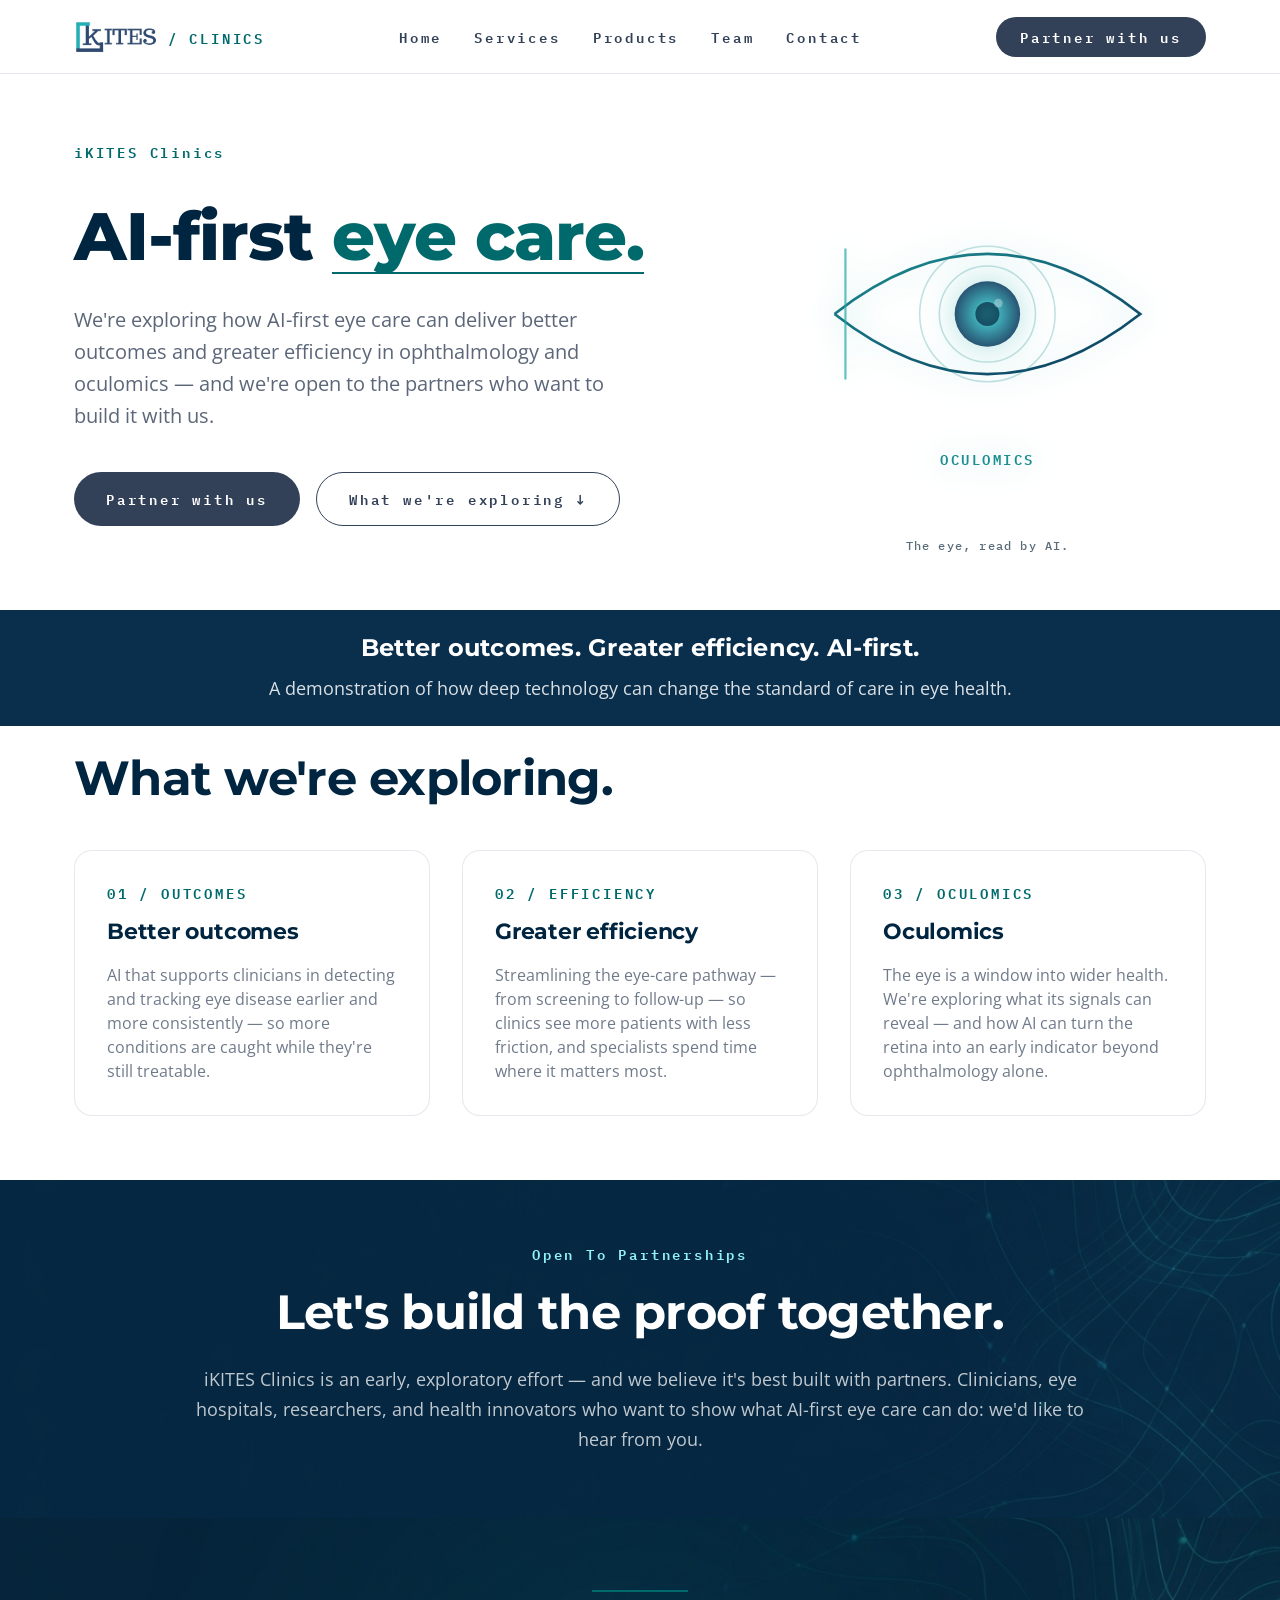
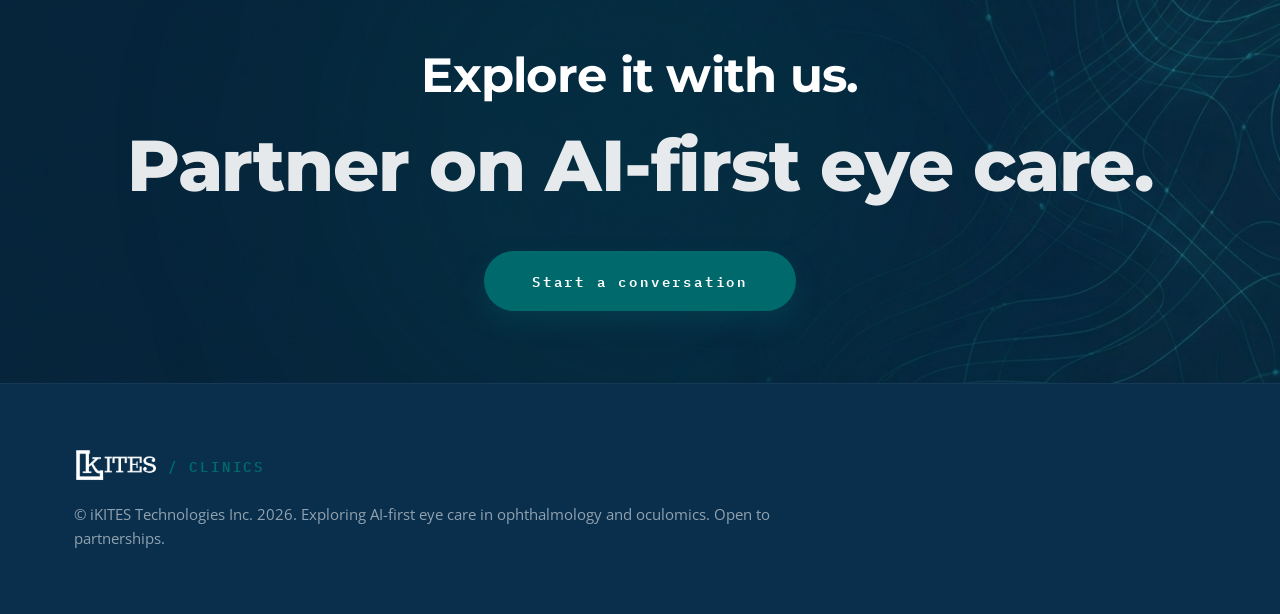
==== clinics.html @ 74d1ae0d "Sync from feat/corporate-homepage: corporate pages, team page, broadened messaging - New pages: conn" ====
<!DOCTYPE html>
<html lang="en">
<head>
  <meta charset="utf-8" />
  <meta name="viewport" content="width=device-width, initial-scale=1.0" />
  <title>iKITES Clinics | AI-First Eye Care</title>
  <meta name="description" content="iKITES Clinics is exploring AI-first eye care — showing how technology delivers better outcomes and efficiency in ophthalmology and oculomics. Open to partnerships." />
  <meta name="version" content="1.0.0" />
  <link rel="icon" type="image/png" href="assets/img/favicon.png" />
  <link rel="preconnect" href="https://fonts.googleapis.com" />
  <link rel="preconnect" href="https://fonts.gstatic.com" crossorigin />
  <link href="https://fonts.googleapis.com/css2?family=Montserrat:wght@400;500;600;700;800&family=Open+Sans:wght@400;600&family=IBM+Plex+Mono:wght@400;500;600&family=Material+Symbols+Outlined:opsz,wght,FILL,GRAD@24,400,0,0&display=swap" rel="stylesheet" />
  <link rel="stylesheet" href="assets/css/styles.css" />
</head>
<body>
  <header class="site-header">
    <div class="container">
      <a class="brand" href="index.html" aria-label="iKITES home">
        <img class="brand__logo" src="assets/img/ikites-logo.png" alt="iKITES" width="471" height="191" />
        <span class="brand__suffix">/ CLINICS</span>
      </a>
      <nav class="nav" aria-label="Primary">
        <a class="nav__link" href="index.html">Home</a>
        <a class="nav__link" href="services.html">Services</a>
        <a class="nav__link" href="products.html">Products</a>
        <a class="nav__link" href="team.html">Team</a>
        <a class="nav__link" href="connect.html">Contact</a>
      </nav>
      <a class="btn btn--primary btn--sm" href="connect.html">Partner with us</a>
      <button class="nav-toggle" type="button" aria-label="Toggle menu" aria-expanded="false">
        <span class="material-symbols-outlined">menu</span>
      </button>
    </div>
  </header>

  <main id="top">
    <!-- ============================ HERO ============================ -->
    <section class="hero hero--enter">
      <div class="container hero__grid">
        <div class="hero__content">
          <span class="eyebrow">iKITES Clinics</span>
          <h1 class="display-xl hero__title">
            AI-first <span class="accent">eye care.</span>
          </h1>
          <p class="body-lg hero__lead">
            We're exploring how AI-first eye care can deliver better outcomes and greater
            efficiency in ophthalmology and oculomics — and we're open to the partners who
            want to build it with us.
          </p>
          <div class="hero__actions">
            <a class="btn btn--primary" href="connect.html">Partner with us</a>
            <a class="btn btn--ghost" href="#focus">What we're exploring &darr;</a>
          </div>
        </div>

        <div class="hero__visual">
          <div class="hero__panel">
            <svg class="ascent-glow" style="width:100%;height:100%;" viewBox="0 0 400 360" xmlns="http://www.w3.org/2000/svg" role="img" aria-label="Line-art of an eye with concentric rings and a scanning line, representing AI reading signals from the eye.">
              <defs>
                <linearGradient id="cGrad" x1="0%" y1="0%" x2="100%" y2="100%">
                  <stop offset="0%" stop-color="#1C8D90" />
                  <stop offset="100%" stop-color="#0C3B5F" />
                </linearGradient>
                <radialGradient id="cIris" cx="50%" cy="50%" r="50%">
                  <stop offset="0%" stop-color="#3FE0E0" />
                  <stop offset="100%" stop-color="#0C3B5F" />
                </radialGradient>
              </defs>
              <!-- eye almond -->
              <path d="M60 180 Q200 70 340 180 Q200 290 60 180 Z" fill="none" stroke="url(#cGrad)" stroke-width="2.5"
                    stroke-dasharray="760" stroke-dashoffset="760">
                <animate attributeName="stroke-dashoffset" from="760" to="0" begin="0.2s" dur="1.4s"
                         calcMode="spline" keyTimes="0;1" keySplines="0.22 1 0.36 1" fill="freeze" />
              </path>
              <!-- concentric oculomics rings -->
              <g fill="none" stroke="#1C8D90" opacity="0">
                <animate attributeName="opacity" from="0" to="0.5" begin="1.2s" dur="0.6s" fill="freeze" />
                <circle cx="200" cy="180" r="62" stroke-width="1.4" />
                <circle cx="200" cy="180" r="44" stroke-width="1.4" />
              </g>
              <!-- iris -->
              <circle cx="200" cy="180" r="30" fill="url(#cIris)" opacity="0">
                <animate attributeName="opacity" from="0" to="1" begin="1.0s" dur="0.6s" fill="freeze" />
              </circle>
              <circle cx="200" cy="180" r="11" fill="#04263f" opacity="0">
                <animate attributeName="opacity" from="0" to="1" begin="1.1s" dur="0.6s" fill="freeze" />
              </circle>
              <circle cx="210" cy="170" r="4" fill="#fff" opacity="0">
                <animate attributeName="opacity" from="0" to="0.9" begin="1.3s" dur="0.6s" fill="freeze" />
              </circle>
              <!-- data points read off the eye -->
              <g fill="#3FE0E0" opacity="0">
                <animate attributeName="opacity" from="0" to="1" begin="1.6s" dur="0.6s" fill="freeze" />
                <circle cx="150" cy="150" r="2.4" />
                <circle cx="252" cy="156" r="2.4" />
                <circle cx="166" cy="214" r="2.4" />
                <circle cx="244" cy="210" r="2.4" />
              </g>
              <!-- scanning line sweeps across -->
              <line x1="70" y1="120" x2="70" y2="240" stroke="#1FA7A6" stroke-width="2" opacity="0.7">
                <animate attributeName="x1" values="80;320;80" dur="4.5s" begin="2s" repeatCount="indefinite" />
                <animate attributeName="x2" values="80;320;80" dur="4.5s" begin="2s" repeatCount="indefinite" />
                <animate attributeName="opacity" values="0;0.7;0.7;0" keyTimes="0;0.1;0.9;1" dur="4.5s" begin="2s" repeatCount="indefinite" />
              </line>
              <text x="200" y="318" text-anchor="middle" fill="#1C8D90" font-family="'IBM Plex Mono', monospace" font-size="12.5" font-weight="600" letter-spacing="0.18em">OCULOMICS</text>
            </svg>
          </div>
          <p class="label-md hero__caption text-muted">The eye, read by AI.</p>
        </div>
      </div>
    </section>

    <!-- ============================ POSITIONING ============================ -->
    <section class="trust">
      <div class="container">
        <h2 class="trust__heading">Better outcomes. Greater efficiency. AI-first.</h2>
        <p class="trust__sub">A demonstration of how deep technology can change the standard of care in eye health.</p>
      </div>
    </section>

    <!-- ============================ FOCUS ============================ -->
    <section class="section reveal" id="focus">
      <div class="container section-head">
        <h2 class="headline-lg">What we're exploring.</h2>
      </div>
      <div class="container cards-3">
        <article class="card cap-card">
          <span class="eyebrow">01 / OUTCOMES</span>
          <h3 class="headline-sm card__title">Better outcomes</h3>
          <p class="body-sm">AI that supports clinicians in detecting and tracking eye disease earlier and more consistently — so more conditions are caught while they're still treatable.</p>
        </article>
        <article class="card cap-card">
          <span class="eyebrow">02 / EFFICIENCY</span>
          <h3 class="headline-sm card__title">Greater efficiency</h3>
          <p class="body-sm">Streamlining the eye-care pathway — from screening to follow-up — so clinics see more patients with less friction, and specialists spend time where it matters most.</p>
        </article>
        <article class="card cap-card">
          <span class="eyebrow">03 / OCULOMICS</span>
          <h3 class="headline-sm card__title">Oculomics</h3>
          <p class="body-sm">The eye is a window into wider health. We're exploring what its signals can reveal — and how AI can turn the retina into an early indicator beyond ophthalmology alone.</p>
        </article>
      </div>
    </section>

    <!-- ============================ PARTNERSHIP BAND ============================ -->
    <section class="statement reveal">
      <div class="container">
        <span class="eyebrow">Open To Partnerships</span>
        <h2 class="headline-lg">Let's build the proof together.</h2>
        <p>
          iKITES Clinics is an early, exploratory effort — and we believe it's best built with
          partners. Clinicians, eye hospitals, researchers, and health innovators who want to
          show what AI-first eye care can do: we'd like to hear from you.
        </p>
      </div>
    </section>

    <!-- ============================ CTA ============================ -->
    <section class="cta bg-navy reveal">
      <div class="cta__glow"></div>
      <div class="container cta__inner">
        <span class="cta__rule"></span>
        <h2 class="headline-lg">Explore it with us.</h2>
        <p class="display-xl cta__big">Partner on AI-first eye care.</p>
        <a class="btn btn--accent" href="connect.html">Start a conversation</a>
      </div>
    </section>
  </main>

  <footer class="footer footer--slim">
    <div class="container">
      <div class="footer__brand">
        <img class="brand__logo" src="assets/img/ikites-logo-white.png" alt="iKITES" width="471" height="191" />
        <span class="brand__suffix">/ CLINICS</span>
      </div>
      <p>© iKITES Technologies Inc. 2026. Exploring AI-first eye care in ophthalmology and oculomics. Open to partnerships.</p>
    </div>
  </footer>
  <script src="assets/js/main.js"></script>
</body>
</html>
---- assets/css/styles.css ----
/* =============================================================
   iKITES Services — "Kinetic Precision" design system
   Design tokens are defined as CSS custom properties in :root below.
   ============================================================= */

/* ---------- Design Tokens ---------- */
:root {
  /* Core brand */
  --paper: #ffffff;
  --paper-alt: #eff3f3;
  --navy-deep: #092f4d;
  --slate: #324158;
  --primary: #002540;
  --secondary: #00696c;
  --teal-hover: #1fa7a6;
  --teal-muted: rgba(28, 141, 144, 0.10);
  --text-muted: #5a6b78;
  --gold: #c68a2e;            /* Clinics arm accent */
  --gold-text: #8a5a00;

  /* Surfaces & supporting */
  --on-primary: #ffffff;
  --secondary-fixed: #91f2f5;
  --tertiary-fixed: #78f6f5;
  --surface-variant: #d5e5f1;
  --on-tertiary-container: #22b4b4;

  /* Radii */
  --radius-card: 18px;
  --radius-md: 0.75rem;   /* 12px */
  --radius-lg: 1rem;      /* 16px */
  --radius-full: 9999px;

  /* Layout */
  --container-max: 1180px;
  --gutter: 24px;
  --margin-x: 24px;
  --section-pad-v: 64px;
  --section-pad-v-mobile: 48px;

  /* Type families */
  --font-head: "Montserrat", system-ui, sans-serif;
  --font-body: "Open Sans", system-ui, sans-serif;
  --font-mono: "IBM Plex Mono", ui-monospace, monospace;
}

/* ---------- Reset / base ---------- */
*,
*::before,
*::after { box-sizing: border-box; }

html { scroll-behavior: smooth; -webkit-text-size-adjust: 100%; }

body {
  margin: 0;
  background: var(--paper);
  color: var(--slate);
  font-family: var(--font-body);
  font-size: 18px;
  line-height: 28px;
  -webkit-font-smoothing: antialiased;
  -moz-osx-font-smoothing: grayscale;
}

img, svg { display: block; max-width: 100%; }

a { color: inherit; text-decoration: none; }

h1, h2, h3, h4 { margin: 0; font-family: var(--font-head); color: var(--primary); }
p { margin: 0; }
ul { margin: 0; padding: 0; list-style: none; }

button { font-family: inherit; cursor: pointer; }

/* ---------- Layout helpers ---------- */
.container {
  width: 100%;
  max-width: var(--container-max);
  margin-inline: auto;
  padding-inline: var(--gutter);
}

.section { padding-block: var(--section-pad-v); }
.section--pt-sm { padding-top: 48px; }
.section--pb-sm { padding-bottom: 48px; }

/* ---------- Typography scale ---------- */
.eyebrow {
  font-family: var(--font-mono);
  font-size: 14px;
  font-weight: 600;
  line-height: 20px;
  letter-spacing: 0.2em;
  color: var(--secondary);
}

.label-md {
  font-family: var(--font-mono);
  font-size: 12px;
  font-weight: 500;
  line-height: 16px;
  letter-spacing: 0.1em;
}

.display-xl {
  font-family: var(--font-head);
  font-size: 72px;
  font-weight: 800;
  line-height: 76px;
  letter-spacing: -0.015em;
}

.headline-lg {
  font-family: var(--font-head);
  font-size: 48px;
  font-weight: 700;
  line-height: 56px;
  letter-spacing: -0.015em;
}

.headline-md {
  font-family: var(--font-head);
  font-size: 32px;
  font-weight: 700;
  line-height: 40px;
  letter-spacing: -0.01em;
}

.headline-sm {
  font-family: var(--font-head);
  font-size: 22px;
  font-weight: 700;
  line-height: 30px;
  letter-spacing: -0.01em;
}

.body-lg { font-size: 20px; line-height: 32px; }
.body-md { font-size: 18px; line-height: 28px; }
.body-sm { font-size: 16px; line-height: 24px; }

.text-secondary { color: var(--secondary); }
.text-muted { color: var(--text-muted); }

/* ---------- Buttons ---------- */
.btn {
  display: inline-flex;
  align-items: center;
  justify-content: center;
  gap: 8px;
  border: 0;
  border-radius: var(--radius-full);
  font-family: var(--font-mono);
  font-size: 14px;
  font-weight: 600;
  letter-spacing: 0.2em;
  line-height: 20px;
  padding: 16px 32px;
  transition: background-color .2s ease, color .2s ease, transform .2s ease, box-shadow .2s ease;
}
.btn:active { transform: scale(.96); }

.btn--sm { padding: 10px 24px; }

.btn--primary { background: var(--slate); color: var(--on-primary); }
.btn--primary:hover { background: var(--secondary); transform: translateY(-2px); }

.btn--ghost {
  background: transparent;
  color: var(--slate);
  border: 1px solid var(--slate);
}
.btn--ghost:hover { background: rgba(50, 65, 88, .05); transform: translateY(-2px); }

.btn--accent {
  background: var(--secondary);
  color: var(--on-primary);
  padding: 20px 48px;
  box-shadow: 0 10px 25px rgba(0, 105, 108, .25);
}
.btn--accent:hover { background: var(--teal-hover); transform: translateY(-2px); }

/* ---------- Header / Nav ---------- */
.site-header {
  position: sticky;
  top: 0;
  z-index: 50;
  height: 74px;
  background: rgba(255, 255, 255, .82);
  backdrop-filter: blur(12px);
  -webkit-backdrop-filter: blur(12px);
  border-bottom: 1px solid rgba(9, 47, 77, .10);
  transition: box-shadow .3s ease;
}
.site-header.is-scrolled { box-shadow: 0 1px 8px rgba(9, 47, 77, .08); }

.site-header .container {
  display: flex;
  align-items: center;
  justify-content: space-between;
  height: 100%;
}

.brand { display: flex; align-items: center; gap: 10px; }
.brand__logo { height: 34px; width: auto; display: block; }
.brand__name {
  font-family: var(--font-head);
  font-size: 28px;
  font-weight: 700;
  color: var(--primary);
}
.brand__suffix {
  font-family: var(--font-mono);
  font-size: 14px;
  font-weight: 600;
  letter-spacing: 0.2em;
  color: var(--secondary);
  transform: translateY(1px);
}

.nav { display: flex; align-items: center; gap: 32px; }
.nav__link {
  position: relative;
  font-family: var(--font-mono);
  font-size: 14px;
  font-weight: 600;
  letter-spacing: 0.2em;
  color: var(--slate);
  transition: color .2s ease;
}
.nav__link::after {
  content: "";
  position: absolute;
  left: 0;
  bottom: -6px;
  height: 2px;
  width: 100%;
  background: var(--secondary);
  transform: scaleX(0);
  transform-origin: left;
  transition: transform .3s cubic-bezier(.22, 1, .36, 1);
}
.nav__link:hover { color: var(--secondary); }
.nav__link:hover::after { transform: scaleX(1); }

.nav-toggle {
  display: none;
  background: transparent;
  border: 0;
  padding: 8px;
  color: var(--primary);
}
.nav-toggle .material-symbols-outlined { font-size: 28px; }

/* ---------- Hero ---------- */
.hero { padding-top: 40px; padding-bottom: 64px; overflow: hidden; }
.hero__grid {
  display: grid;
  grid-template-columns: 1.5fr 1fr;
  gap: 40px;
  align-items: center;
}
.hero__content { display: flex; flex-direction: column; gap: 32px; }
.hero__title {
  margin-top: 8px;
  text-wrap: balance;          /* never strand a lone word on a line */
  font-size: clamp(2.75rem, 5.2vw, 4.5rem);
  line-height: 1.05;
}
.hero__title .accent { color: var(--secondary); }
.hero__lead { max-width: 36rem; color: rgba(50, 65, 88, .8); }
.hero__actions { display: flex; flex-wrap: wrap; gap: 16px; padding-top: 8px; }

.hero__visual { display: flex; flex-direction: column; align-items: center; align-self: start; }
.hero__panel {
  width: 100%;
  height: 400px;
  border-radius: var(--radius-lg);
  overflow: hidden;
  position: relative;
}
.ascent-glow { filter: drop-shadow(0 0 15px rgba(31, 167, 166, .4)); }
.hero__caption { margin-top: 24px; text-align: center; color: var(--text-muted); }

/* ---------- Trust strip ---------- */
.trust { background: var(--navy-deep); padding-block: 24px; }
.trust__heading {
  margin: 0;
  text-align: center;
  font-family: var(--font-head);
  font-size: 24px;
  font-weight: 700;
  letter-spacing: 0.01em;
  color: var(--on-primary);
}
.trust__sub {
  margin: 12px auto 0;
  max-width: 56rem;
  text-align: center;
  color: var(--on-primary);
  opacity: 0.85;
}
/* Tighten spacing around full-width navy bands */
.hero:has(+ .trust) { padding-bottom: 56px; }
.section:has(+ .trust) { padding-bottom: 24px; }
.section:has(+ .trust) .section-head { margin-bottom: 0; }
.trust + .section { padding-top: 24px; }

/* ---------- Generic section heads ---------- */
.section-head { margin-bottom: 44px; }
.section-head--center { text-align: center; }
.section-head--center p { max-width: 48rem; margin-inline: auto; }
.section-head p { color: rgba(50, 65, 88, .7); margin-top: 24px; }

.bg-alt { background: var(--paper-alt); }
.bg-navy { background: var(--navy-deep); color: var(--on-primary); }

/* ---------- The Moment cards ---------- */
.cards-3 {
  display: grid;
  grid-template-columns: repeat(3, 1fr);
  gap: 32px;
}
.card {
  padding: 32px;
  border-radius: var(--radius-card);
  border: 1px solid rgba(9, 47, 77, .10);
  background: #fff;
  transition: transform .3s ease, box-shadow .3s ease;
}
.card:hover {
  transform: translateY(-4px);
  box-shadow: 0 20px 40px rgba(9, 47, 77, .15);
}
.card__icon {
  color: var(--secondary);
  font-size: 40px;
  margin-bottom: 24px;
}
.card__title { margin-bottom: 16px; }
.card p { color: rgba(50, 65, 88, .7); }

/* ---------- Capabilities rows ---------- */
.capabilities { display: flex; flex-direction: column; }
.cap-row {
  display: grid;
  grid-template-columns: 3fr 6fr 3fr;
  gap: 32px;
  align-items: start;
  padding-block: 48px;
  border-top: 1px solid rgba(9, 47, 77, .10);
}
.cap-row__body { display: flex; flex-direction: column; gap: 16px; }
.cap-row__body p { color: rgba(50, 65, 88, .8); }
.cap-row__proof-label { color: var(--text-muted); margin-bottom: 8px; }
.cap-row__proof li { color: var(--slate); margin-bottom: 4px; }

/* ---------- Re-engineering (navy split) ---------- */
.reeng__grid {
  display: grid;
  grid-template-columns: 1fr 1fr;
  gap: 80px;
  align-items: center;
}
.reeng__content { display: flex; flex-direction: column; gap: 32px; }
.reeng__content h2 { color: var(--on-primary); }
.reeng__content p { opacity: .8; }
.reeng__link {
  display: inline-flex;
  align-items: center;
  gap: 8px;
  font-family: var(--font-mono);
  font-size: 14px;
  font-weight: 600;
  letter-spacing: 0.2em;
  color: var(--secondary-fixed);
  transition: color .2s ease;
}
.reeng__link:hover { color: var(--tertiary-fixed); }
.reeng__link .material-symbols-outlined { transition: transform .25s cubic-bezier(.22, 1, .36, 1); }
.reeng__link:hover .material-symbols-outlined { transform: translateX(4px); }
.reeng__cards { display: flex; flex-direction: column; gap: 24px; }
.reeng__card {
  padding: 24px;
  border-radius: var(--radius-md);
  background: rgba(255, 255, 255, .05);
  border: 1px solid rgba(255, 255, 255, .10);
}
.reeng__card h4 { color: var(--on-primary); margin-bottom: 8px; }
.reeng__card p { opacity: .7; }

/* ---------- Why iKITES ---------- */
.why-grid {
  display: grid;
  grid-template-columns: repeat(4, 1fr);
  gap: 32px;
}
.why-item { display: flex; flex-direction: column; gap: 16px; }
.why-item__num {
  font-family: var(--font-head);
  font-size: 40px;
  font-weight: 800;
  color: var(--secondary);
}
.why-item p { color: rgba(50, 65, 88, .7); }

/* ---------- Process / How we work ---------- */
.process-grid {
  display: grid;
  grid-template-columns: repeat(3, 1fr);
  gap: 48px;
}
.process-step { display: flex; flex-direction: column; gap: 24px; }
.process-step__rule { height: 2px; background: var(--secondary); width: 100%; }
.process-step p { color: rgba(50, 65, 88, .7); }

/* ---------- Re-engineering atmospheric texture ---------- */
.reeng-section { position: relative; overflow: hidden; }
.reeng-section::before {
  content: "";
  position: absolute;
  inset: 0;
  background: url("../img/navy-texture.png") right center / cover no-repeat;
  transform: scaleX(-1);          /* flow the schematic lines to the left, away from the cards */
  opacity: .45;
  pointer-events: none;
  z-index: 0;
}
.reeng-section .container { position: relative; z-index: 1; }

/* ---------- CTA band ---------- */
.cta { position: relative; overflow: hidden; padding-block: 72px; }
.cta::before {
  content: "";
  position: absolute;
  inset: 0;
  background: url("../img/navy-texture.png") right center / cover no-repeat;
  opacity: .7;
  pointer-events: none;
  z-index: 0;
}
.cta__glow {
  position: absolute;
  top: 50%; left: 50%;
  transform: translate(-50%, -50%);
  width: 600px; height: 600px;
  background: rgba(0, 105, 108, .12);
  filter: blur(120px);
  border-radius: var(--radius-full);
  pointer-events: none;
}
.cta__inner { position: relative; z-index: 1; text-align: center; }
.cta__rule {
  display: inline-block;
  width: 96px; height: 2px;
  background: var(--secondary);
  margin-bottom: 48px;
}
.cta h2 { color: var(--on-primary); margin-bottom: 24px; }
.cta__big { color: rgba(255, 255, 255, .9); margin-bottom: 48px; }

/* ---------- Footer ---------- */
.footer { background: var(--navy-deep); padding-block: var(--section-pad-v); border-top: 1px solid rgba(255, 255, 255, .05); }
.footer__grid {
  display: grid;
  grid-template-columns: 5fr 2fr 2fr 3fr;
  gap: 48px;
  color: var(--on-primary);
}
.footer__about { display: flex; flex-direction: column; gap: 24px; }
.footer__about p { opacity: .6; max-width: 20rem; font-size: 16px; line-height: 24px; }
.footer__about .footer__version {
  font-family: var(--font-mono);
  font-size: 12px;
  letter-spacing: 0.12em;
  opacity: .4;
}
.footer__brand { display: flex; align-items: center; gap: 10px; }
.footer__brand .brand__logo { height: 38px; }
.footer__brand .brand__name { color: var(--on-primary); }
.footer__col h4 {
  font-family: var(--font-mono);
  font-size: 14px;
  font-weight: 600;
  letter-spacing: 0.2em;
  text-transform: uppercase;
  color: var(--secondary);
  margin-bottom: 16px;
}
.footer__col nav { display: flex; flex-direction: column; gap: 8px; }
.footer__col a { opacity: .7; font-size: 16px; transition: color .2s ease, opacity .2s ease; }
.footer__col a:hover { color: var(--secondary); opacity: 1; }
.footer__eco {
  display: block;
  padding: 16px;
  border-radius: var(--radius-md);
  background: rgba(255, 255, 255, .05);
  border: 1px solid rgba(255, 255, 255, .10);
  transition: border-color .2s ease;
}
.footer__eco:hover { border-color: var(--secondary); }
.footer__eco-title { color: var(--on-primary); margin-bottom: 4px; }
.footer__eco-desc { opacity: .5; font-size: 13px; line-height: 18px; }

/* ---------- Scroll reveal ---------- */
.reveal {
  opacity: 0;
  transform: translateY(30px);
  transition: opacity .8s cubic-bezier(.22, 1, .36, 1), transform .8s cubic-bezier(.22, 1, .36, 1);
}
.reveal.is-active { opacity: 1; transform: translateY(0); }

/* ---------- Hero entrance (staggered text) ---------- */
.hero--enter .eyebrow,
.hero--enter .text-muted,
.hero--enter .hero__title,
.hero--enter .hero__lead,
.hero--enter .hero__actions {
  animation: heroRise .7s cubic-bezier(.22, 1, .36, 1) both;
}
.hero--enter .eyebrow      { animation-delay: .05s; }
.hero--enter .text-muted   { animation-delay: .15s; }
.hero--enter .hero__title  { animation-delay: .25s; }
.hero--enter .hero__lead   { animation-delay: .35s; }
.hero--enter .hero__actions{ animation-delay: .45s; }

@keyframes heroRise {
  from { opacity: 0; transform: translateY(16px); }
  to   { opacity: 1; transform: none; }
}

/* Accent underline draws in after the headline settles */
.hero__title .accent { position: relative; white-space: nowrap; }
.hero__title .accent::after {
  content: "";
  position: absolute;
  left: 0;
  right: 0;
  bottom: .04em;
  height: 2px;
  background: var(--secondary);
  transform: scaleX(0);
  transform-origin: left;
  animation: underlineDraw .8s cubic-bezier(.22, 1, .36, 1) 1.1s both;
}
@keyframes underlineDraw { to { transform: scaleX(1); } }

/* Hero visual lifts up from the bottom on load, then gently floats */
.hero--enter .hero__visual {
  animation: heroLift 1.1s cubic-bezier(.22, 1, .36, 1) .3s both;
}
.hero--enter .hero__panel {
  animation: heroFloat 7s ease-in-out 1.4s infinite;
}
@keyframes heroLift {
  from { opacity: 0; transform: translateY(64px); }
  to   { opacity: 1; transform: none; }
}
@keyframes heroFloat {
  0%, 100% { transform: translateY(0); }
  50%      { transform: translateY(-8px); }
}

/* Material symbols base */
.material-symbols-outlined {
  font-variation-settings: 'FILL' 0, 'wght' 400, 'GRAD' 0, 'opsz' 24;
  vertical-align: middle;
}

/* =============================================================
   Responsive
   ============================================================= */
@media (max-width: 1024px) {
  .display-xl { font-size: 56px; line-height: 60px; }
  .reeng__grid { gap: 48px; }
}

@media (max-width: 900px) {
  :root { --section-pad-v: 44px; }

  .nav { display: none; }
  .nav-toggle { display: inline-flex; }
  .site-header .btn { display: none; }

  /* Mobile nav drawer */
  .nav.is-open {
    display: flex;
    flex-direction: column;
    position: absolute;
    top: 74px;
    left: 0;
    right: 0;
    gap: 0;
    background: #fff;
    border-bottom: 1px solid rgba(9, 47, 77, .10);
    box-shadow: 0 12px 24px rgba(9, 47, 77, .10);
    padding: 8px 0;
  }
  .nav.is-open .nav__link { padding: 14px var(--gutter); width: 100%; }

  .hero { padding-top: 48px; padding-bottom: 64px; }
  .hero__grid { grid-template-columns: 1fr; gap: 48px; }
  .display-xl { font-size: 44px; line-height: 48px; }
  .headline-lg { font-size: 32px; line-height: 38px; }

  .cards-3 { grid-template-columns: 1fr; }
  .cap-row { grid-template-columns: 1fr; gap: 16px; padding-block: 32px; }
  .reeng__grid { grid-template-columns: 1fr; gap: 40px; }
  .why-grid { grid-template-columns: repeat(2, 1fr); }
  .process-grid { grid-template-columns: 1fr; gap: 40px; }
  .footer__grid { grid-template-columns: 1fr 1fr; }
}

@media (max-width: 560px) {
  .hero__panel { height: 280px; }
  .why-grid { grid-template-columns: 1fr; }
  .footer__grid { grid-template-columns: 1fr; }
  .btn--accent { padding: 16px 32px; }
}

/* Respect reduced-motion preferences */
@media (prefers-reduced-motion: reduce) {
  .reveal { opacity: 1; transform: none; transition: none; }
  html { scroll-behavior: auto; }
  .hero--enter .eyebrow,
  .hero--enter .text-muted,
  .hero--enter .hero__title,
  .hero--enter .hero__lead,
  .hero--enter .hero__actions,
  .hero--enter .hero__visual,
  .hero--enter .hero__panel { animation: none; }
  .hero__title .accent::after { animation: none; transform: scaleX(1); }
  .nav__link::after,
  .reeng__link .material-symbols-outlined { transition: none; }
}


/* =============================================================
   Additions — capability cards, slim footer, success stories
   ============================================================= */
.cap-card .eyebrow { display:block; }
.cap-card .card__title { margin-top:14px; }

.footer--slim .container { display:flex; flex-direction:column; gap:20px; }
.footer--slim .footer__brand .brand__logo { height:34px; }
.footer--slim p { color: var(--on-primary); opacity:.55; max-width:46rem; font-size:15px; line-height:24px; }

/* ---- Success Stories page ---- */
.page-hero { padding-top:72px; padding-bottom:8px; }
.page-hero .eyebrow { display:block; margin-bottom:16px; }
.page-hero p { color: rgba(50,65,88,.75); max-width:44rem; margin-top:20px; }

.stories-grid { display:flex; flex-direction:column; gap:28px; }
.story-card {
  border-radius:var(--radius-card);
  border:1px solid rgba(9,47,77,.10); background:#fff;
  display:grid; grid-template-columns:minmax(0,40%) 1fr;
  overflow:hidden;
  transition:transform .3s ease, box-shadow .3s ease;
}
.story-card:hover { transform:translateY(-4px); box-shadow:0 20px 40px rgba(9,47,77,.12); }
.story-card__img {
  display:block;
  width:100%; height:100%;
  min-height:240px;
  object-fit:cover;
  background:var(--navy-deep);
}
.story-card__body {
  display:flex; flex-direction:column; justify-content:center; gap:14px;
  padding:32px 36px;
}
.story-card .tag {
  font-family:var(--font-mono); font-size:12px; font-weight:600;
  letter-spacing:.12em; color:var(--secondary);
}
.story-card h3 { color:var(--primary); }
.story-card p { color:rgba(50,65,88,.72); }

@media (max-width:720px){
  .story-card { grid-template-columns:1fr; }
  .story-card__img { aspect-ratio:16 / 10; min-height:0; height:auto; }
}


/* =============================================================
   Corporate homepage (index.html) — built on the existing system
   ============================================================= */

/* ---- Hero thesis badge (pill) ---- */
.hero__badge {
  display: inline-flex;
  align-items: center;
  gap: 10px;
  align-self: flex-start;
  padding: 9px 18px;
  border: 1px solid rgba(9, 47, 77, .12);
  border-radius: var(--radius-full);
  background: #fff;
  font-family: var(--font-mono);
  font-size: 13px;
  font-weight: 600;
  letter-spacing: .06em;
  color: var(--secondary);
  box-shadow: 0 1px 3px rgba(9, 47, 77, .05);
}
.hero__badge .arr { color: var(--text-muted); }
.hero__badge .dim { color: var(--text-muted); }

/* ---- Bridge R&D visual (line-art) ---- */
.bridge-art { width: 100%; height: 100%; filter: drop-shadow(0 10px 30px rgba(9, 47, 77, .12)); }

/* ---- Impact statement band (full-width navy separator) ---- */
.statement {
  position: relative;
  overflow: hidden;
  background: var(--navy-deep);
  color: var(--on-primary);
  padding-block: 64px;
}
.statement::before {
  content: "";
  position: absolute;
  inset: 0;
  background: url("../img/navy-texture.png") right center / cover no-repeat;
  opacity: .45;
  pointer-events: none;
}
.statement .container { position: relative; z-index: 1; max-width: 60rem; text-align: center; }
.statement .eyebrow { color: var(--secondary-fixed); display: block; margin-bottom: 20px; }
.statement h2 { color: var(--on-primary); }
.statement p {
  margin-top: 24px;
  color: rgba(255, 255, 255, .75);
  font-size: 18px;
  line-height: 30px;
}
@media (max-width: 900px) { .statement { padding-block: 56px; } }

/* Tighten the thesis lead-in so the equation + paragraph flows into "Three arms" */
.section:has(.thesis-eq) { padding-top: 40px; padding-bottom: 0; }
.section:has(.thesis-eq) .section-head { margin-bottom: 0; }
.hero:has(+ .section .thesis-eq) { padding-bottom: 40px; }

/* ---- Thesis equation card (dark band) ---- */
.thesis-eq {
  display: flex;
  flex-direction: column;
  align-items: center;
  gap: 28px;
  padding: 40px 32px;
  margin-bottom: 48px;
  border: 1px solid rgba(255, 255, 255, .10);
  border-radius: var(--radius-card);
  background: var(--navy-deep);
}
.thesis-eq__hint {
  font-family: var(--font-mono);
  font-size: 13px;
  font-weight: 600;
  letter-spacing: .08em;
  color: var(--secondary-fixed);
  text-align: center;
}
.thesis-eq__row {
  display: flex;
  align-items: flex-start;
  justify-content: center;
  flex-wrap: wrap;
  gap: 28px 36px;
}
.eq-term { display: flex; flex-direction: column; align-items: center; gap: 10px; max-width: 13rem; }
.eq-term__big {
  font-family: var(--font-head);
  font-weight: 800;
  font-size: 44px;
  line-height: 1;
  color: #fff;
}
/* The lowercase half is faded so the capital reads as the emphasis */
.eq-term__big .sm { font-size: 28px; color: rgba(255, 255, 255, .45); }
.eq-term__lbl {
  font-family: var(--font-mono);
  font-size: 12px;
  font-weight: 600;
  letter-spacing: .18em;
  color: var(--secondary-fixed);
}
.eq-term__exp {
  font-family: var(--font-body);
  font-size: 13px;
  line-height: 18px;
  text-align: center;
  color: rgba(255, 255, 255, .62);
}
.eq-term__exp strong { color: #fff; font-weight: 700; }
.eq-op {
  font-family: var(--font-head);
  font-size: 30px;
  font-weight: 600;
  color: rgba(255, 255, 255, .5);
  align-self: flex-start;
  padding-top: 6px;            /* line the operator up with the big symbols */
}
.eq-term--impact .eq-term__big { color: var(--tertiary-fixed); font-size: 52px; }

/* Stack the equation as a clean centered column on small screens */
@media (max-width: 560px) {
  .thesis-eq__row { flex-direction: column; align-items: center; }
  .eq-term { max-width: none; }
  .eq-op { align-self: center; padding-top: 0; }
}

/* ---- 3-step flow arrows (reuses .process-grid / .process-step) ---- */
.process-step { position: relative; }
.process-step__arrow {
  position: absolute;
  top: 40px;
  right: -30px;
  color: var(--text-muted);
  font-family: var(--font-mono);
  font-size: 24px;
  line-height: 1;
  pointer-events: none;
}

/* ---- "Three arms" cards (reuses .cards-3 / .card) ---- */
.arm-card { position: relative; display: flex; flex-direction: column; gap: 16px; padding-top: 36px; }
.arm-card::before {
  content: "";
  position: absolute;
  top: 0; left: 0; right: 0;
  height: 4px;
  border-radius: var(--radius-card) var(--radius-card) 0 0;
  background: var(--secondary);
}
.arm-card--products::before { background: var(--navy-deep); }
.arm-card--clinics::before  { background: var(--gold); }
.arm-card__foot {
  margin-top: auto;
  display: flex;
  align-items: center;
  justify-content: space-between;
  gap: 12px;
  flex-wrap: wrap;
  padding-top: 8px;
}
.arm-card__link {
  font-family: var(--font-mono);
  font-size: 14px;
  font-weight: 600;
  letter-spacing: .03em;
  color: var(--secondary);
}
.arm-card__link:hover { color: var(--teal-hover); }

/* ---- Status badges ---- */
.badge {
  font-family: var(--font-mono);
  font-size: 11px;
  font-weight: 600;
  letter-spacing: .12em;
  padding: 6px 12px;
  border-radius: var(--radius-full);
  white-space: nowrap;
}
.badge--now     { background: var(--teal-muted); color: var(--secondary); }
.badge--works   { background: rgba(9, 47, 77, .08); color: var(--slate); }
.badge--explore { background: rgba(198, 138, 46, .14); color: var(--gold-text); }

/* ---- Industry pills ---- */
.pill-row { display: flex; flex-wrap: wrap; gap: 12px; margin-top: 8px; }
.pill {
  padding: 10px 20px;
  border: 1px solid rgba(9, 47, 77, .12);
  border-radius: var(--radius-full);
  background: #fff;
  font-family: var(--font-mono);
  font-size: 13px;
  font-weight: 600;
  letter-spacing: .03em;
  color: var(--slate);
  transition: border-color .2s ease, color .2s ease, transform .2s ease;
}
.pill:hover { border-color: var(--secondary); color: var(--secondary); transform: translateY(-2px); }

/* ---- Corporate (rich) footer extras — reuses .footer / .footer__grid ---- */
.footer__email {
  font-family: var(--font-mono);
  font-size: 14px;
  font-weight: 600;
  color: var(--secondary-fixed);
  letter-spacing: .02em;
}
.footer__email:hover { color: var(--tertiary-fixed); }
.footer__base {
  display: flex;
  justify-content: space-between;
  gap: 16px;
  flex-wrap: wrap;
  margin-top: 48px;
  padding-top: 24px;
  border-top: 1px solid rgba(255, 255, 255, .08);
  color: var(--on-primary);
  opacity: .5;
  font-size: 13px;
  font-family: var(--font-mono);
  letter-spacing: .04em;
}
.footer__base a:hover { color: var(--secondary-fixed); opacity: 1; }

/* ---- Team page ---- */
.team-grid { display: grid; grid-template-columns: repeat(2, 1fr); gap: 28px; max-width: 780px; margin-inline: auto; }
.team-grid--partners { grid-template-columns: repeat(2, 1fr); max-width: 780px; margin-inline: auto; }
.team-card {
  display: flex;
  flex-direction: column;
  gap: 14px;
  padding: 32px;
  border-radius: var(--radius-card);
  border: 1px solid rgba(9, 47, 77, .10);
  background: #fff;
  transition: transform .3s ease, box-shadow .3s ease;
}
.team-card:hover { transform: translateY(-4px); box-shadow: 0 20px 40px rgba(9, 47, 77, .12); }
.team-card__avatar {
  width: 128px;
  height: 128px;
  border-radius: var(--radius-full);
  object-fit: cover;
  background: var(--paper-alt);
  border: 3px solid #fff;
  box-shadow: 0 6px 18px rgba(9, 47, 77, .12);
}
.team-card__name { font-family: var(--font-head); font-size: 20px; font-weight: 700; color: var(--primary); line-height: 1.2; }
.team-card__role { font-family: var(--font-mono); font-size: 12px; font-weight: 600; letter-spacing: .1em; text-transform: uppercase; color: var(--secondary); }
.team-card__org { font-family: var(--font-mono); font-size: 12px; color: var(--text-muted); letter-spacing: .02em; margin-top: -8px; }
.team-card__bio { color: rgba(50, 65, 88, .72); font-size: 15px; line-height: 23px; }
.team-card__link {
  margin-top: auto;
  display: inline-flex;
  align-items: center;
  gap: 6px;
  font-family: var(--font-mono);
  font-size: 13px;
  font-weight: 600;
  letter-spacing: .06em;
  color: var(--secondary);
  padding-top: 4px;
}
.team-card__link:hover { color: var(--teal-hover); }
.team-card__link .material-symbols-outlined { font-size: 16px; }

.loc-grid { display: grid; grid-template-columns: repeat(3, 1fr); gap: 24px; }
.loc-card { padding: 24px; border-radius: var(--radius-md); border: 1px solid rgba(9, 47, 77, .10); background: var(--paper-alt); }
.loc-card h4 { font-family: var(--font-mono); font-size: 12px; letter-spacing: .16em; color: var(--secondary); margin-bottom: 10px; }
.loc-card p { color: rgba(50, 65, 88, .75); font-size: 15px; line-height: 22px; }

@media (max-width: 900px) { .team-grid { grid-template-columns: repeat(2, 1fr); } }
@media (max-width: 780px) { .loc-grid { grid-template-columns: 1fr; } }
@media (max-width: 560px) { .team-grid, .team-grid--partners { grid-template-columns: 1fr; } }

/* ---- Connect page ---- */
.connect { padding-block: 112px; }
.connect__eyebrow { display: block; margin-bottom: 20px; color: var(--secondary-fixed); }
.connect__lead {
  max-width: 40rem;
  margin: 0 auto 40px;
  color: rgba(255, 255, 255, .78);
}
.connect__email {
  font-size: 20px;
  letter-spacing: .12em;
  padding: 22px 56px;
  max-width: 100%;
  word-break: break-word;
}
.connect__note {
  margin-top: 28px;
  font-family: var(--font-mono);
  font-size: 13px;
  line-height: 20px;
  letter-spacing: .03em;
  color: rgba(255, 255, 255, .55);
}
@media (max-width: 560px) {
  .connect { padding-block: 72px; }
  .connect__email { font-size: 17px; padding: 18px 32px; letter-spacing: .06em; }
}

/* The yin-yang visual uses SMIL (<animate>) which CSS can't pause, so its
   reduced-motion freeze is handled in main.js. Its authored attributes already
   rest in the final state, so stripping the animations leaves a clean image. */

/* ---- Corporate (rich) footer grid ---- */
.footer__grid--corp { grid-template-columns: 2.4fr 1fr 1fr; gap: 48px; }
@media (max-width: 900px) {
  .footer__grid--corp { grid-template-columns: 1fr 1fr; gap: 32px; }
  .footer__grid--corp .footer__about { grid-column: 1 / -1; }
}
@media (max-width: 560px) {
  .footer__grid--corp { grid-template-columns: 1fr; }
}
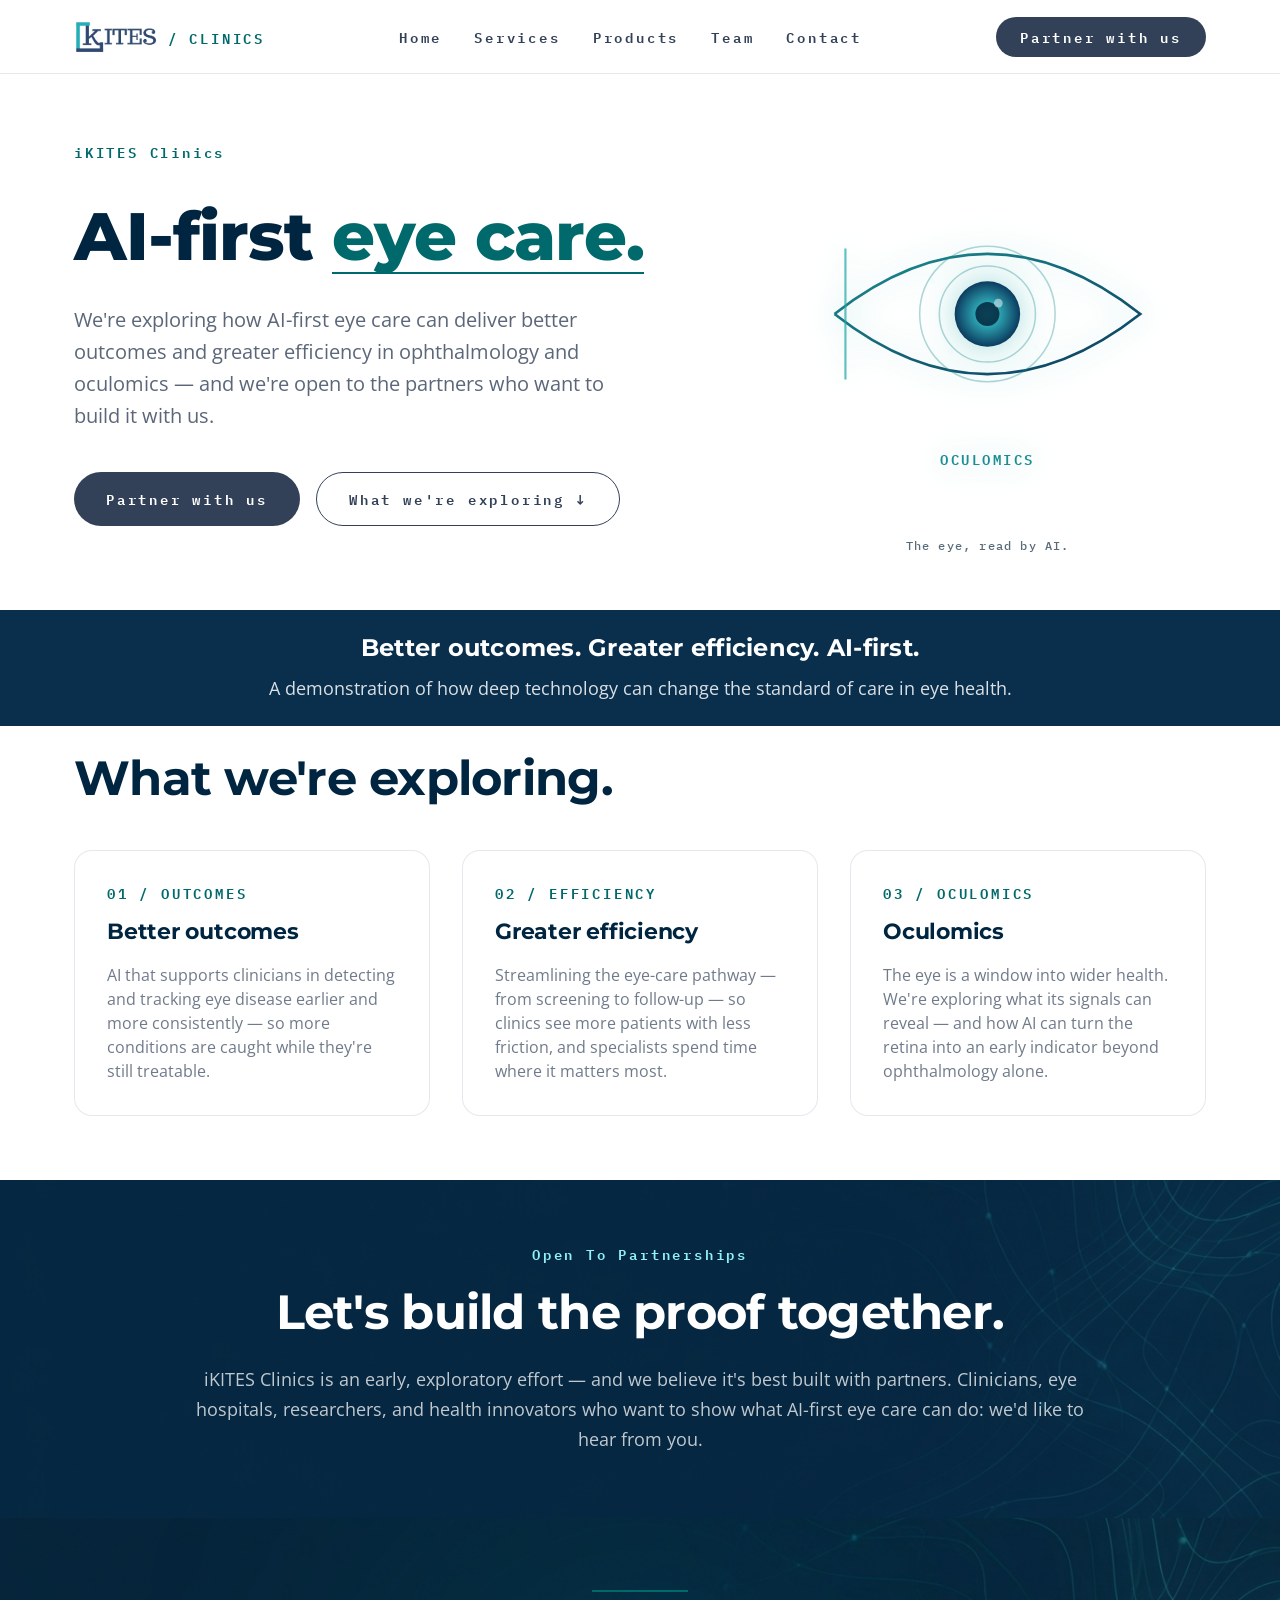
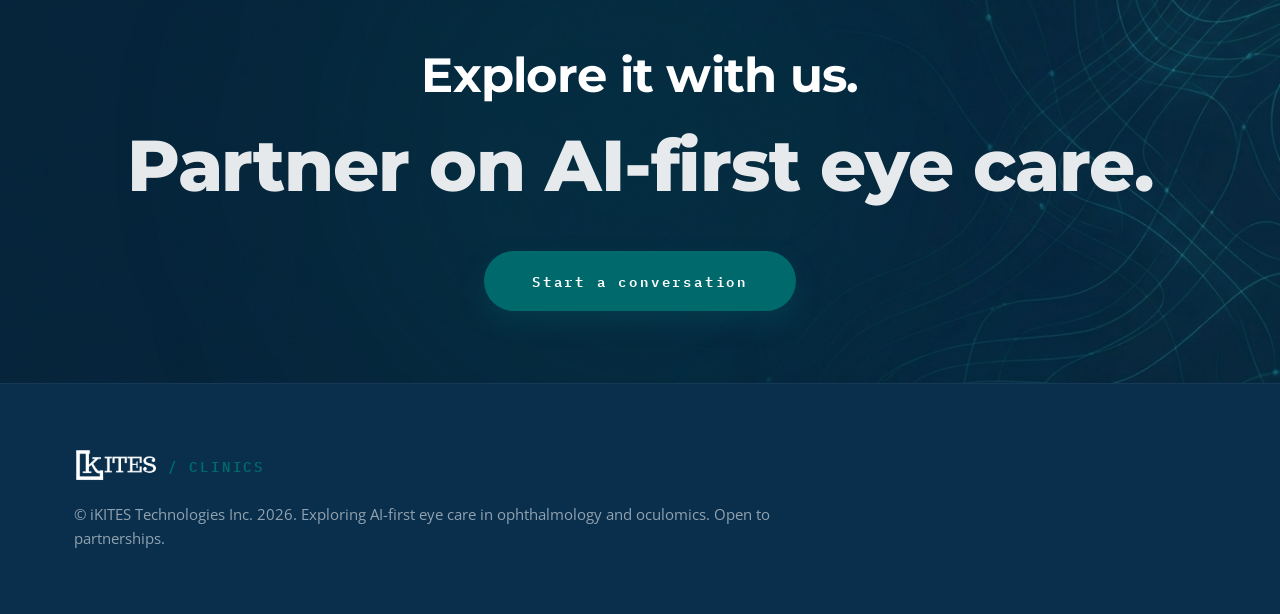
==== commit c14ce8e3: "Sync homepage rework from source - Homepage: Clinics removed; Services + "our own products" feature " ====
--- a/clinics.html
+++ b/clinics.html
@@ -22,7 +22,7 @@
       <nav class="nav" aria-label="Primary">
         <a class="nav__link" href="index.html">Home</a>
         <a class="nav__link" href="services.html">Services</a>
-        <a class="nav__link" href="products.html">Products</a>
+        <a class="nav__link" href="index.html#product-line">Products</a>
         <a class="nav__link" href="team.html">Team</a>
         <a class="nav__link" href="connect.html">Contact</a>
       </nav>
--- a/assets/css/styles.css
+++ b/assets/css/styles.css
@@ -736,6 +736,31 @@
 }
 @media (max-width: 900px) { .statement { padding-block: 56px; } }
 
+/* ---- KITES acrostic animation (Founding Thought band) ---- */
+.sr-only {
+  position: absolute;
+  width: 1px; height: 1px;
+  padding: 0; margin: -1px;
+  overflow: hidden;
+  clip: rect(0 0 0 0);
+  white-space: nowrap;
+  border: 0;
+}
+.kites-acrostic { display: block; width: 100%; max-width: 500px; height: auto; margin: 4px auto 8px; }
+.statement.is-active .kites-rows > g { animation: kitesRowIn .55s cubic-bezier(.22, 1, .36, 1) backwards; }
+.statement.is-active .kites-rows > g:nth-child(1) { animation-delay: .10s; }
+.statement.is-active .kites-rows > g:nth-child(2) { animation-delay: .25s; }
+.statement.is-active .kites-rows > g:nth-child(3) { animation-delay: .40s; }
+.statement.is-active .kites-rows > g:nth-child(4) { animation-delay: .55s; }
+.statement.is-active .kites-rows > g:nth-child(5) { animation-delay: .70s; }
+@keyframes kitesRowIn {
+  from { opacity: 0; transform: translateX(-16px); }
+  to   { opacity: 1; transform: translateX(0); }
+}
+@media (prefers-reduced-motion: reduce) {
+  .statement.is-active .kites-rows > g { animation: none; }
+}
+
 /* Tighten the thesis lead-in so the equation + paragraph flows into "Three arms" */
 .section:has(.thesis-eq) { padding-top: 40px; padding-bottom: 0; }
 .section:has(.thesis-eq) .section-head { margin-bottom: 0; }
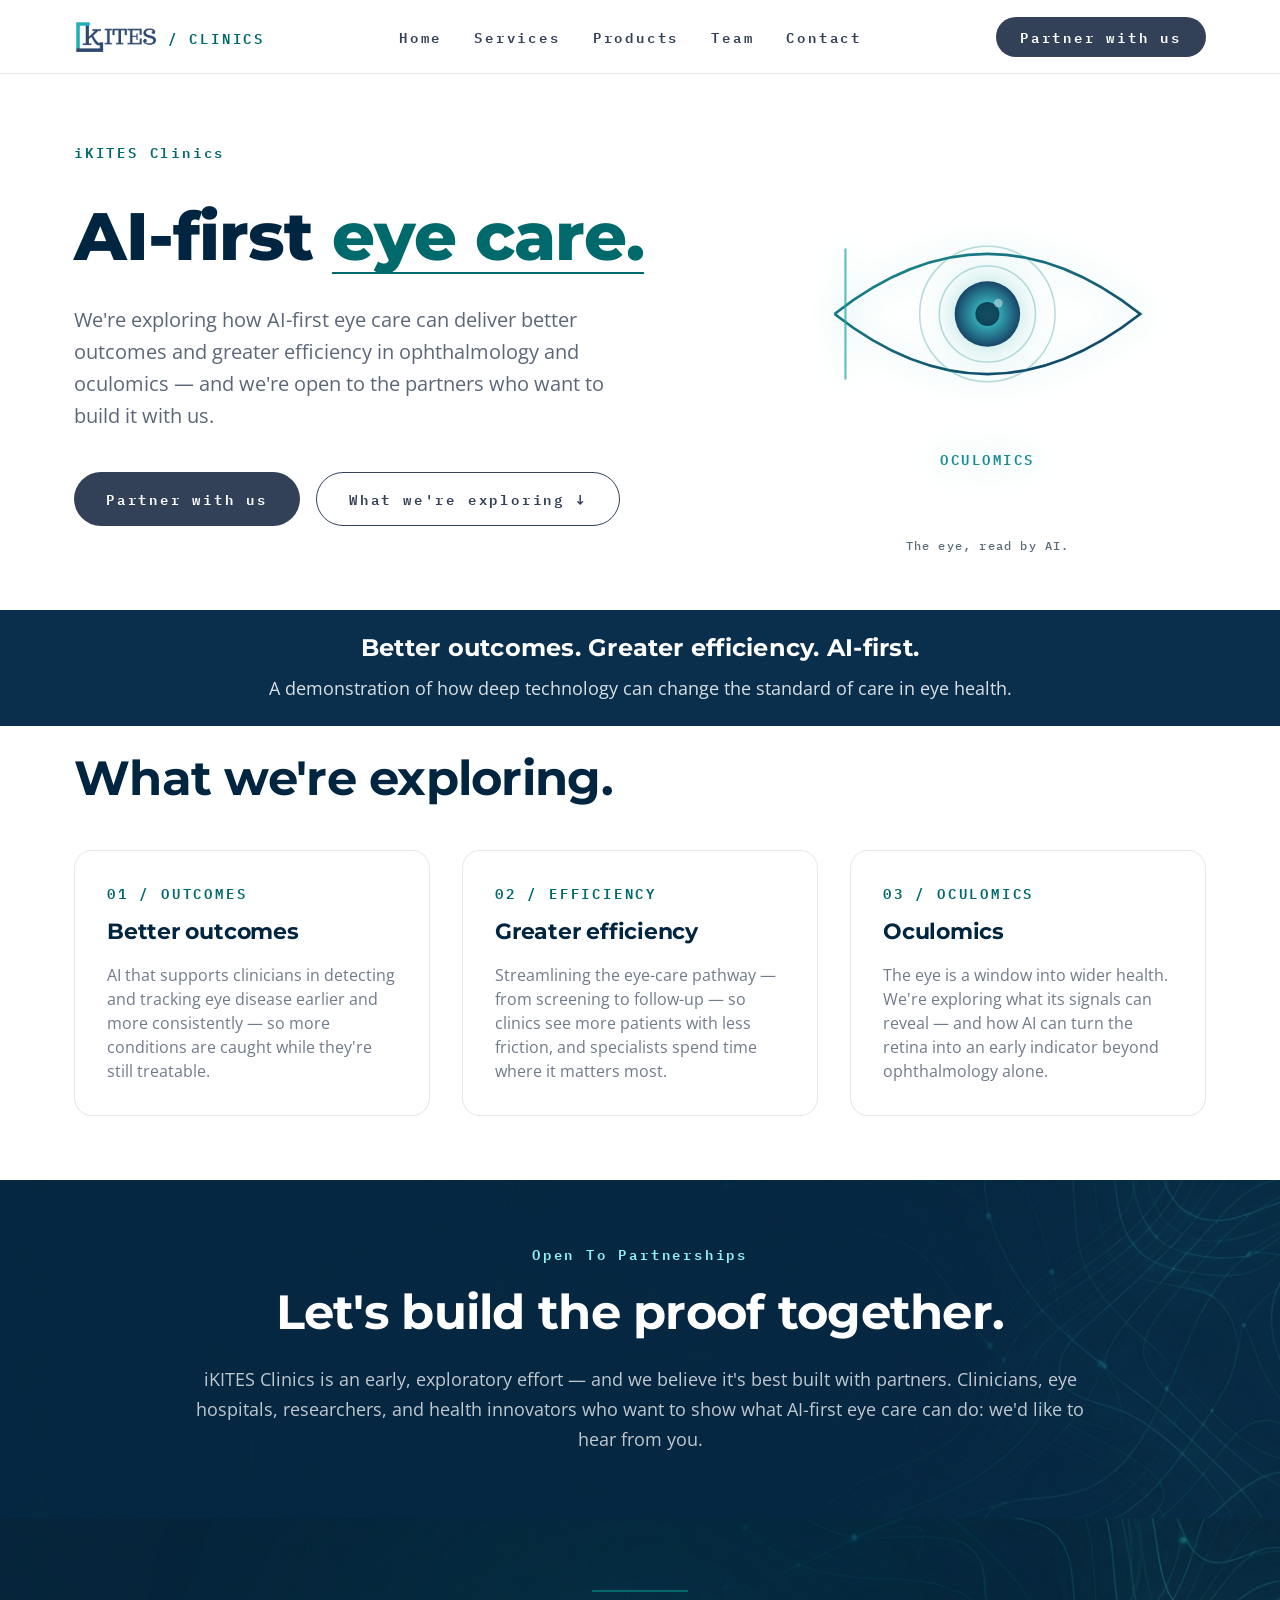
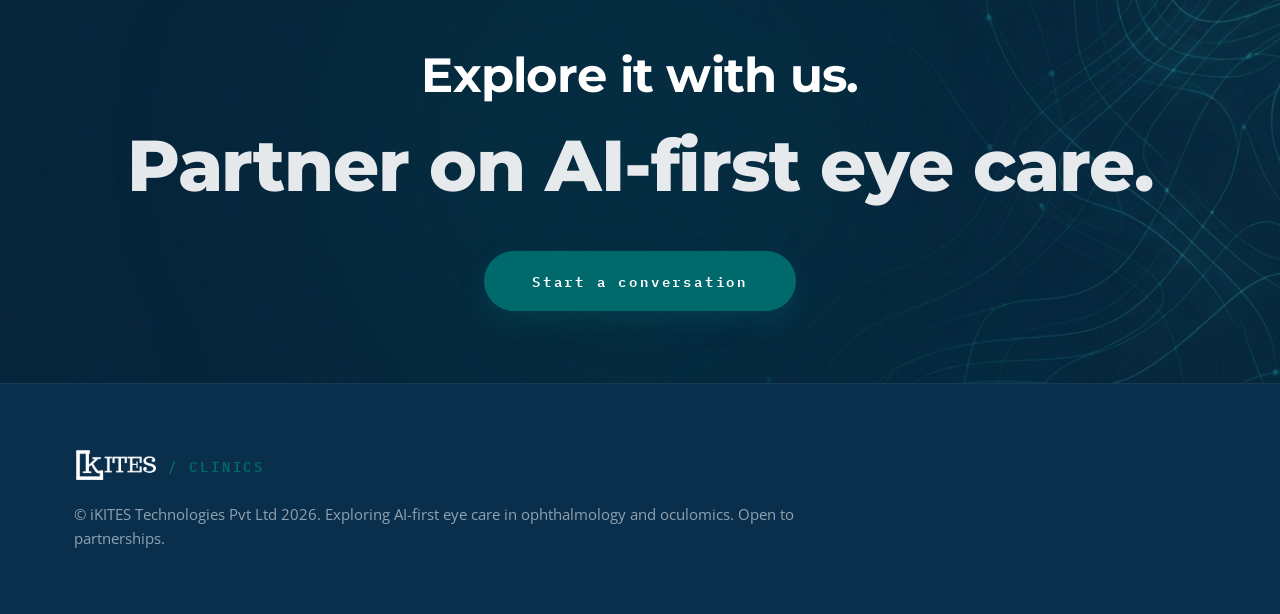
==== commit adde7c7f: "Homepage/Services refresh + social share previews - Add Open Graph + Twitter Card meta tags to index" ====
--- a/clinics.html
+++ b/clinics.html
@@ -173,7 +173,7 @@
         <img class="brand__logo" src="assets/img/ikites-logo-white.png" alt="iKITES" width="471" height="191" />
         <span class="brand__suffix">/ CLINICS</span>
       </div>
-      <p>© iKITES Technologies Inc. 2026. Exploring AI-first eye care in ophthalmology and oculomics. Open to partnerships.</p>
+      <p>© iKITES Technologies Pvt Ltd 2026. Exploring AI-first eye care in ophthalmology and oculomics. Open to partnerships.</p>
     </div>
   </footer>
   <script src="assets/js/main.js"></script>
--- a/assets/css/styles.css
+++ b/assets/css/styles.css
@@ -908,6 +908,18 @@
 }
 .pill:hover { border-color: var(--secondary); color: var(--secondary); transform: translateY(-2px); }
 
+/* Text-style variant — reads as inline words rather than chips */
+.pill-row--text { gap: 8px 32px; }
+.pill--text {
+  padding: 4px 0;
+  border: none;
+  border-radius: 0;
+  background: none;
+  font-size: 15px;
+  letter-spacing: .02em;
+}
+.pill--text:hover { color: var(--secondary); transform: none; }
+
 /* ---- Corporate (rich) footer extras — reuses .footer / .footer__grid ---- */
 .footer__email {
   font-family: var(--font-mono);
